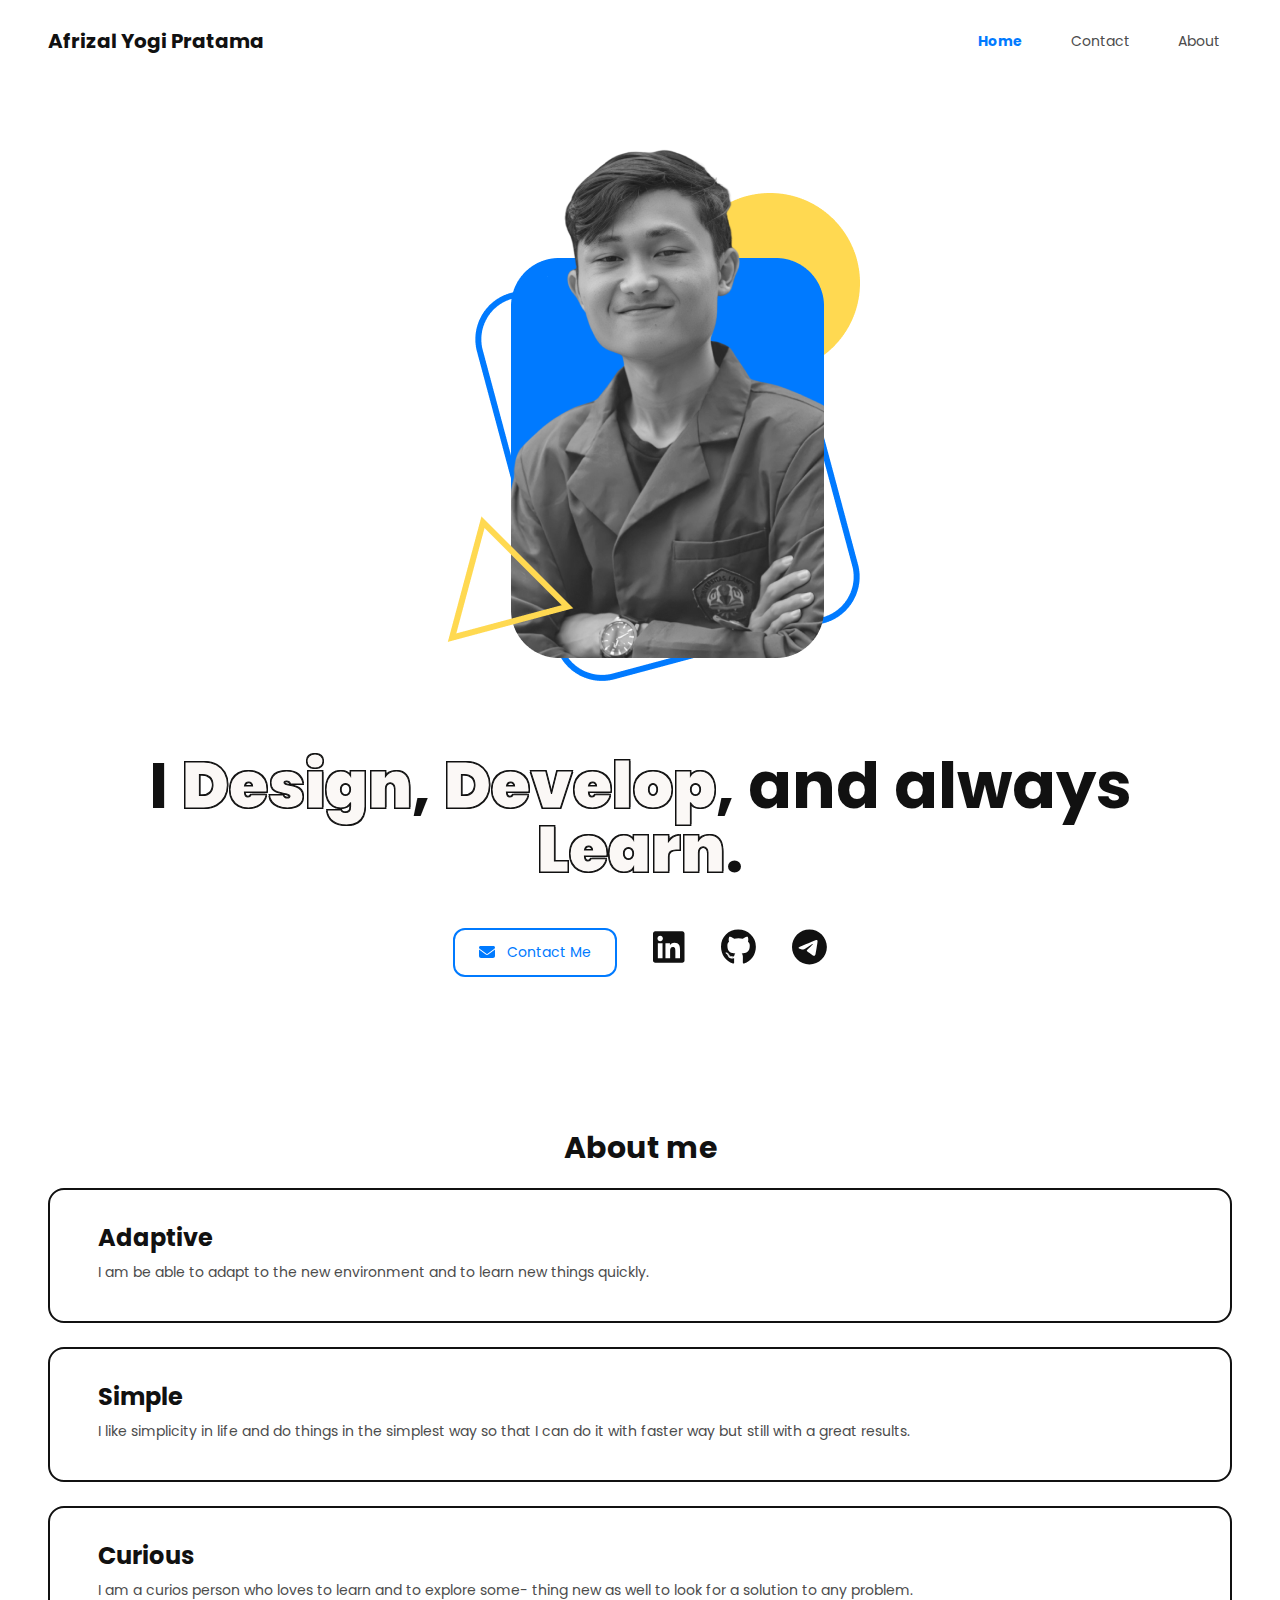
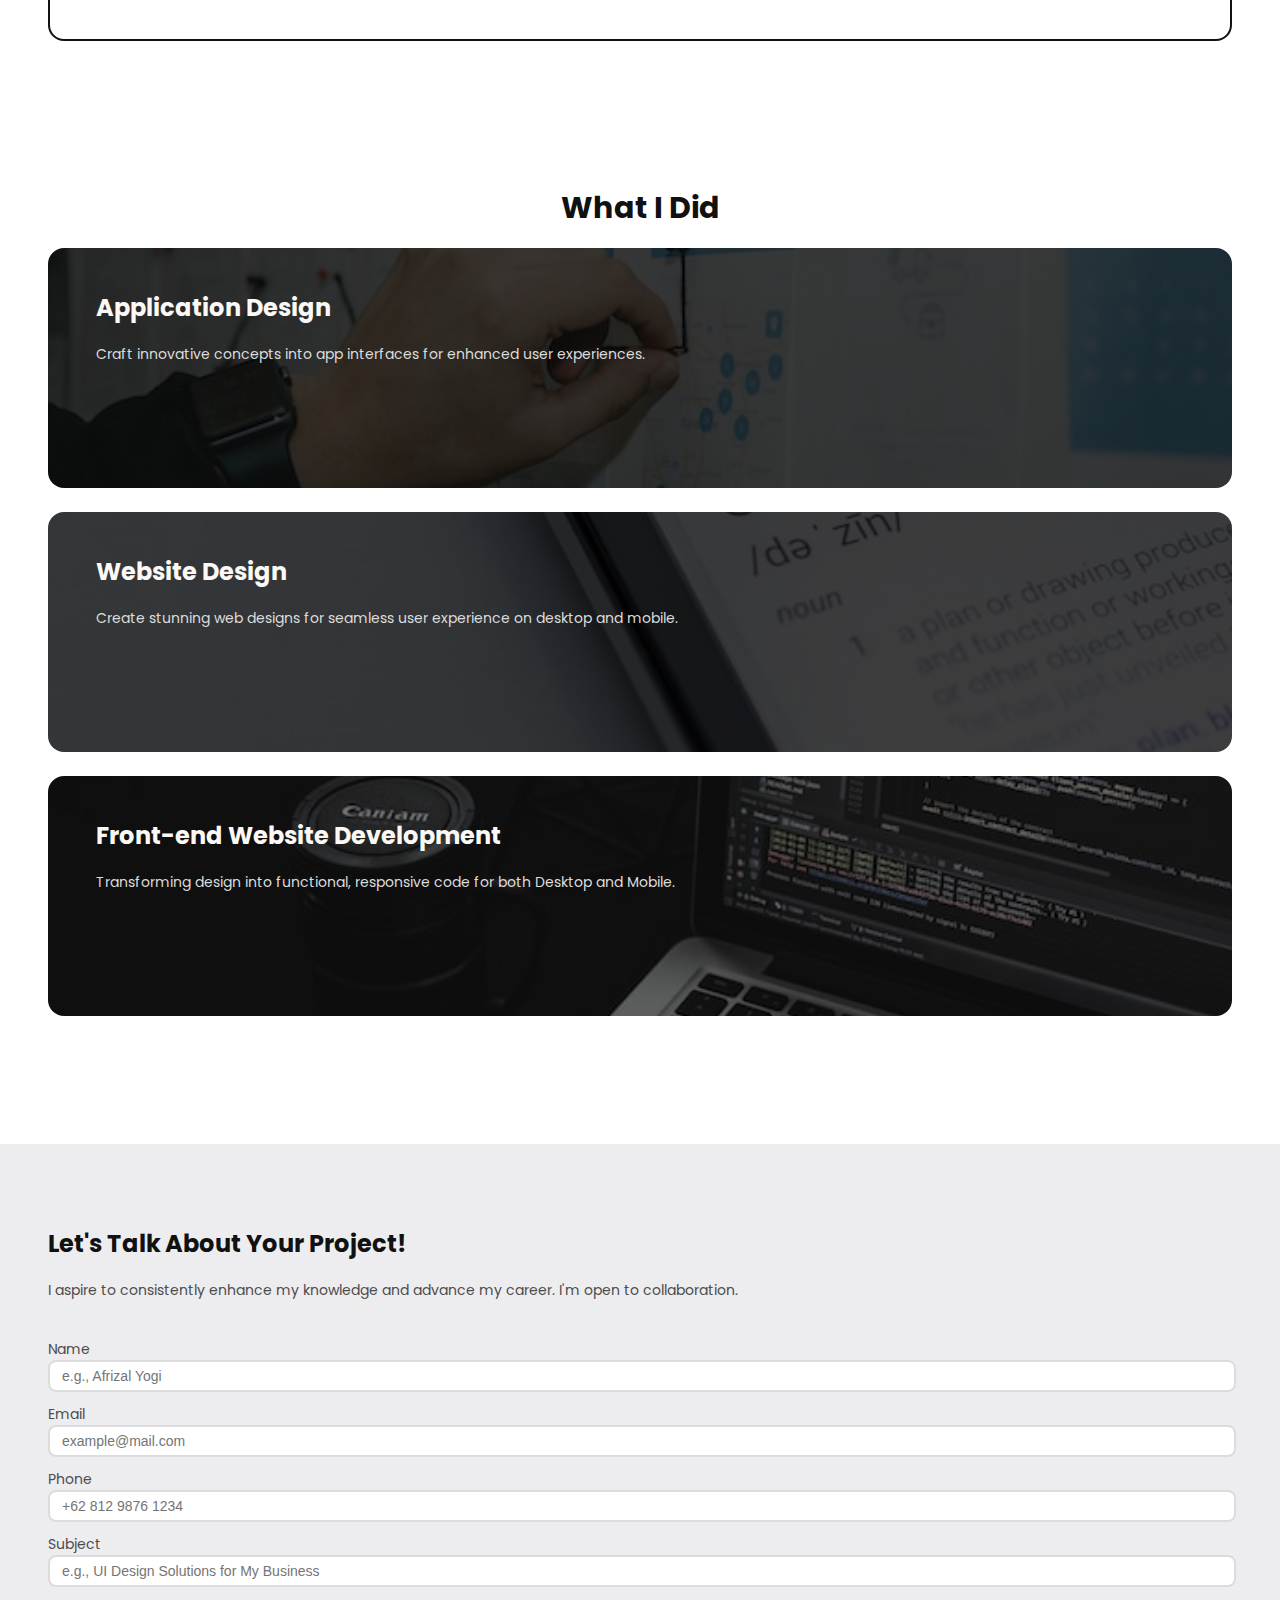
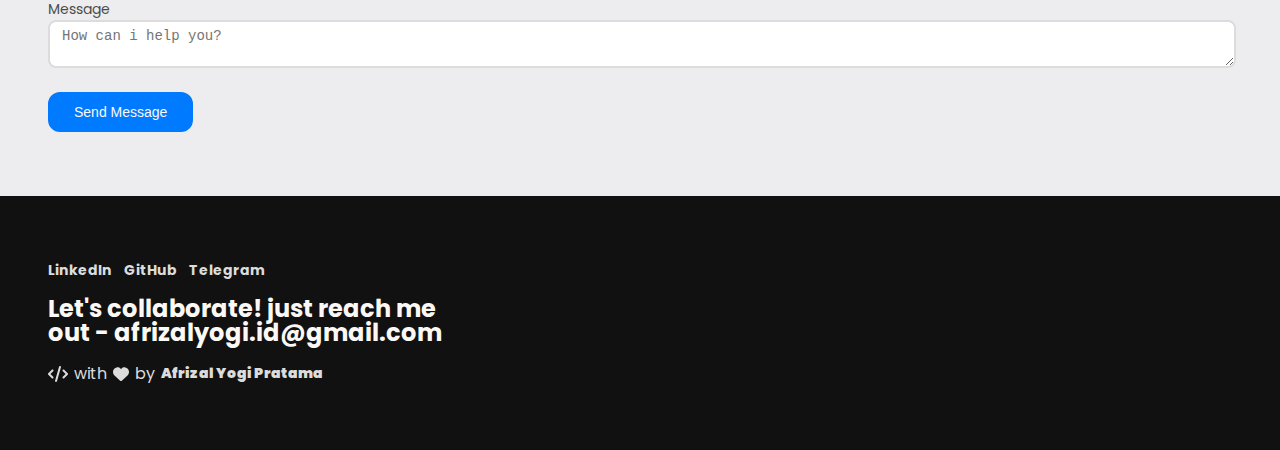
==== C_Morning_Afrizal Yogi Pratama/index.html @ 6b84a8c3 "Add Main Website (index.html) Page" ====
<!DOCTYPE html>
<html lang="en">
	<head>
		<meta charset="UTF-8" />
		<meta http-equiv="X-UA-Compatible" content="IE=edge" />
		<meta name="viewport" content="width=device-width, initial-scale=1.0" />
		<link rel="preconnect" href="https://fonts.googleapis.com" />
		<link rel="preconnect" href="https://fonts.gstatic.com" crossorigin />
		<link
			href="https://fonts.googleapis.com/css2?family=Poppins:wght@400;700&display=swap"
			rel="stylesheet" />
		<link rel="stylesheet" href="./css/main.css" />
		<title>Afrizal Yogi Pratama</title>
	</head>
	<body>
		<nav id="top">
			<div class="flex">
				<div class="navbar-left">
					<h2>Afrizal Yogi Pratama</h2>
				</div>
				<div class="navbar-right">
					<ul>
						<li class="active"><a href="#">Home</a></li>
						<li><a href="#">Contact</a></li>
						<li><a href="#">About</a></li>
					</ul>
				</div>
			</div>
		</nav>
		<section id="hero">
			<div class="flex">
				<div class="hero-left">
					<h1>
						I <b className="hover:bg-blue-primary duration-300">Design</b>,
						<b className="hover:bg-blue-primary duration-300">Develop</b>, and
						always <b className="hover:bg-blue-primary duration-300">Learn</b>.
					</h1>
					<div class="hero-cta flex">
						<a
							href="mailto:afrizalyogi.id@gmail.com"
							target="_blank"
							class="btn-outline-primary">
							<svg
								xmlns="http://www.w3.org/2000/svg"
								height="1em"
								viewBox="0 0 512 512">
								<path
									d="M48 64C21.5 64 0 85.5 0 112c0 15.1 7.1 29.3 19.2 38.4L236.8 313.6c11.4 8.5 27 8.5 38.4 0L492.8 150.4c12.1-9.1 19.2-23.3 19.2-38.4c0-26.5-21.5-48-48-48H48zM0 176V384c0 35.3 28.7 64 64 64H448c35.3 0 64-28.7 64-64V176L294.4 339.2c-22.8 17.1-54 17.1-76.8 0L0 176z" />
							</svg>
							Contact Me
						</a>
						<div class="hero-link flex">
							<a href="https://www.linkedin.com/in/afrizalyogi/">
								<svg
									xmlns="http://www.w3.org/2000/svg"
									height="1em"
									viewBox="0 0 448 512">
									<path
										d="M416 32H31.9C14.3 32 0 46.5 0 64.3v383.4C0 465.5 14.3 480 31.9 480H416c17.6 0 32-14.5 32-32.3V64.3c0-17.8-14.4-32.3-32-32.3zM135.4 416H69V202.2h66.5V416zm-33.2-243c-21.3 0-38.5-17.3-38.5-38.5S80.9 96 102.2 96c21.2 0 38.5 17.3 38.5 38.5 0 21.3-17.2 38.5-38.5 38.5zm282.1 243h-66.4V312c0-24.8-.5-56.7-34.5-56.7-34.6 0-39.9 27-39.9 54.9V416h-66.4V202.2h63.7v29.2h.9c8.9-16.8 30.6-34.5 62.9-34.5 67.2 0 79.7 44.3 79.7 101.9V416z" />
								</svg>
							</a>
							<a href="https://github.com/afrizalyogi">
								<svg
									xmlns="http://www.w3.org/2000/svg"
									height="1em"
									viewBox="0 0 496 512">
									<path
										d="M165.9 397.4c0 2-2.3 3.6-5.2 3.6-3.3.3-5.6-1.3-5.6-3.6 0-2 2.3-3.6 5.2-3.6 3-.3 5.6 1.3 5.6 3.6zm-31.1-4.5c-.7 2 1.3 4.3 4.3 4.9 2.6 1 5.6 0 6.2-2s-1.3-4.3-4.3-5.2c-2.6-.7-5.5.3-6.2 2.3zm44.2-1.7c-2.9.7-4.9 2.6-4.6 4.9.3 2 2.9 3.3 5.9 2.6 2.9-.7 4.9-2.6 4.6-4.6-.3-1.9-3-3.2-5.9-2.9zM244.8 8C106.1 8 0 113.3 0 252c0 110.9 69.8 205.8 169.5 239.2 12.8 2.3 17.3-5.6 17.3-12.1 0-6.2-.3-40.4-.3-61.4 0 0-70 15-84.7-29.8 0 0-11.4-29.1-27.8-36.6 0 0-22.9-15.7 1.6-15.4 0 0 24.9 2 38.6 25.8 21.9 38.6 58.6 27.5 72.9 20.9 2.3-16 8.8-27.1 16-33.7-55.9-6.2-112.3-14.3-112.3-110.5 0-27.5 7.6-41.3 23.6-58.9-2.6-6.5-11.1-33.3 2.6-67.9 20.9-6.5 69 27 69 27 20-5.6 41.5-8.5 62.8-8.5s42.8 2.9 62.8 8.5c0 0 48.1-33.6 69-27 13.7 34.7 5.2 61.4 2.6 67.9 16 17.7 25.8 31.5 25.8 58.9 0 96.5-58.9 104.2-114.8 110.5 9.2 7.9 17 22.9 17 46.4 0 33.7-.3 75.4-.3 83.6 0 6.5 4.6 14.4 17.3 12.1C428.2 457.8 496 362.9 496 252 496 113.3 383.5 8 244.8 8zM97.2 352.9c-1.3 1-1 3.3.7 5.2 1.6 1.6 3.9 2.3 5.2 1 1.3-1 1-3.3-.7-5.2-1.6-1.6-3.9-2.3-5.2-1zm-10.8-8.1c-.7 1.3.3 2.9 2.3 3.9 1.6 1 3.6.7 4.3-.7.7-1.3-.3-2.9-2.3-3.9-2-.6-3.6-.3-4.3.7zm32.4 35.6c-1.6 1.3-1 4.3 1.3 6.2 2.3 2.3 5.2 2.6 6.5 1 1.3-1.3.7-4.3-1.3-6.2-2.2-2.3-5.2-2.6-6.5-1zm-11.4-14.7c-1.6 1-1.6 3.6 0 5.9 1.6 2.3 4.3 3.3 5.6 2.3 1.6-1.3 1.6-3.9 0-6.2-1.4-2.3-4-3.3-5.6-2z" />
								</svg>
							</a>
							<a href="https://t.me/afrizalyogi">
								<svg
									xmlns="http://www.w3.org/2000/svg"
									height="1em"
									viewBox="0 0 496 512">
									<path
										d="M248,8C111.033,8,0,119.033,0,256S111.033,504,248,504,496,392.967,496,256,384.967,8,248,8ZM362.952,176.66c-3.732,39.215-19.881,134.378-28.1,178.3-3.476,18.584-10.322,24.816-16.948,25.425-14.4,1.326-25.338-9.517-39.287-18.661-21.827-14.308-34.158-23.215-55.346-37.177-24.485-16.135-8.612-25,5.342-39.5,3.652-3.793,67.107-61.51,68.335-66.746.153-.655.3-3.1-1.154-4.384s-3.59-.849-5.135-.5q-3.283.746-104.608,69.142-14.845,10.194-26.894,9.934c-8.855-.191-25.888-5.006-38.551-9.123-15.531-5.048-27.875-7.717-26.8-16.291q.84-6.7,18.45-13.7,108.446-47.248,144.628-62.3c68.872-28.647,83.183-33.623,92.511-33.789,2.052-.034,6.639.474,9.61,2.885a10.452,10.452,0,0,1,3.53,6.716A43.765,43.765,0,0,1,362.952,176.66Z" />
								</svg>
							</a>
						</div>
					</div>
				</div>
				<div class="hero-right">
					<img src="./assets/hero-image.png" alt="Afrizal Yogi" />
				</div>
			</div>
		</section>
		<section id="about">
			<div class="section-title"> <h2>About me</h2> </div>
			<div class="section-content grid-3">
				<div class="about-content">
					<h3 class="about-title">Adaptive</h3>
					<p class="about-description">
						I am be able to adapt to the new environment and to learn new things
						quickly.
					</p>
				</div>
				<div class="about-content">
					<h3 class="about-title">Simple</h3>
					<p class="about-description">
						I like simplicity in life and do things in the simplest way so that
						I can do it with faster way but still with a great results.
					</p>
				</div>
				<div class="about-content">
					<h3 class="about-title">Curious</h3>
					<p class="about-description">
						I am a curios person who loves to learn and to explore some- thing
						new as well to look for a solution to any problem.
					</p>
				</div>
			</div>
		</section>
		<section id="service">
			<div class="section-title"> <h2>What I Did</h2> </div>
			<div class="section-content grid-3">
				<div id="service-1" class="service-content">
					<div class="service-img"></div>
					<div class="service-text">
						<h3>Application Design</h3>
						<p>
							Craft innovative concepts into app interfaces for enhanced user
							experiences.
						</p>
					</div>
				</div>
				<div id="service-2" class="service-content">
					<div class="service-img"></div>
					<div class="service-text">
						<h3>Website Design</h3>
						<p>
							Create stunning web designs for seamless user experience on
							desktop and mobile.
						</p>
					</div>
				</div>
				<div id="service-3" class="service-content">
					<div class="service-img"></div>
					<div class="service-text">
						<h3>Front-end Website Development</h3>
						<p>
							Transforming design into functional, responsive code for both
							Desktop and Mobile.
						</p>
					</div>
				</div>
			</div>
		</section>
		<section id="contact">
			<div class="grid-2">
				<div class="contact-text">
					<h3>Let's Talk About Your Project!</h3>
					<p
						>I aspire to consistently enhance my knowledge and advance my
						career. I'm open to collaboration.</p
					>
				</div>
				<div class="contact-form">
					<form
						action="mailto:afrizalyogi.id@gmail.com"
						method="post"
						enctype="text/plain">
						<div class="contact-input grid-2">
							<div>
								<label for="name">Name</label>
								<input
									type="text"
									name="name"
									id="name"
									placeholder="e.g., Afrizal Yogi"
									required />
							</div>
							<div>
								<label for="email">Email</label>
								<input
									type="email"
									name="email"
									id="email"
									placeholder="example@mail.com"
									required />
							</div>
						</div>
						<div class="contact-input grid-2">
							<div>
								<label for="phone">Phone</label>
								<input
									type="number"
									name="phone"
									id="phone"
									placeholder="+62 812 9876 1234"
									required />
							</div>
							<div>
								<label for="subject">Subject</label>
								<input
									type="text"
									name="subject"
									id="subject"
									placeholder="e.g., UI Design Solutions for My Business"
									required />
							</div>
						</div>
						<div class="contact-input">
							<div>
								<label for="text">Message</label>
								<textarea
									name="text"
									id="text"
									placeholder="How can i help you?"
									required></textarea>
							</div>
						</div>
						<button type="submit" class="btn-primary">
							<p>Send Message</p>
						</button>
					</form>
				</div>
			</div>
		</section>
		<footer>
			<div class="footer-link flex">
				<a href="https://www.linkedin.com/in/afrizalyogi/">LinkedIn</a>
				<a href="https://github.com/afrizalyogi">GitHub</a>
				<a href="https://t.me/afrizalyogi">Telegram</a>
			</div>
			<h1>
				Let's collaborate! just reach me <br />
				out -
				<a href="mailto:afrizalyogi.id@gmail.com">afrizalyogi.id@gmail.com</a>
			</h1>
			<div class="copyright flex">
				<svg
					xmlns="http://www.w3.org/2000/svg"
					height="1em"
					viewBox="0 0 640 512">
					<path
						d="M392.8 1.2c-17-4.9-34.7 5-39.6 22l-128 448c-4.9 17 5 34.7 22 39.6s34.7-5 39.6-22l128-448c4.9-17-5-34.7-22-39.6zm80.6 120.1c-12.5 12.5-12.5 32.8 0 45.3L562.7 256l-89.4 89.4c-12.5 12.5-12.5 32.8 0 45.3s32.8 12.5 45.3 0l112-112c12.5-12.5 12.5-32.8 0-45.3l-112-112c-12.5-12.5-32.8-12.5-45.3 0zm-306.7 0c-12.5-12.5-32.8-12.5-45.3 0l-112 112c-12.5 12.5-12.5 32.8 0 45.3l112 112c12.5 12.5 32.8 12.5 45.3 0s12.5-32.8 0-45.3L77.3 256l89.4-89.4c12.5-12.5 12.5-32.8 0-45.3z" />
				</svg>
				with
				<svg
					xmlns="http://www.w3.org/2000/svg"
					height="1em"
					viewBox="0 0 512 512">
					<path
						d="M47.6 300.4L228.3 469.1c7.5 7 17.4 10.9 27.7 10.9s20.2-3.9 27.7-10.9L464.4 300.4c30.4-28.3 47.6-68 47.6-109.5v-5.8c0-69.9-50.5-129.5-119.4-141C347 36.5 300.6 51.4 268 84L256 96 244 84c-32.6-32.6-79-47.5-124.6-39.9C50.5 55.6 0 115.2 0 185.1v5.8c0 41.5 17.2 81.2 47.6 109.5z" />
				</svg>
				by
				<a href="https://afrizalyogi.github.io" target="_blank">
					<b>Afrizal Yogi Pratama</b>
				</a>
			</div>
		</footer>
	</body>
</html>
---- C_Morning_Afrizal Yogi Pratama/css/main.css ----
:root {
	--blue-primary: #007aff;
	--blue-secondary: rgba(0, 122, 255, 0.8);
	--black-primary: #111;
	--black-secondary: #4c4c4c;
	--black-bg: #1f1f22;
	--white-primary: #fbf8f6;
	--white-secondary: #dcdcdc;
	--white-bg: #ededef;
}

body {
	font-family: "Poppins", sans-serif;
	margin: 0;
	padding: 0;
}

a {
	text-decoration: none;
	color: var(--black-secondary);
}

a:hover {
	color: var(--blue-primary);
}

h1 {
	font-size: 72px;
	line-height: 1;
}

h2 {
	font-size: 48px;
}

h3 {
	font-size: 36px;
}

h1,
h2,
h3 {
	color: var(--black-primary);
	line-height: 1;
}

p,
label {
	color: var(--black-secondary);
}

p,
a,
label {
	font-size: 18px;
}

nav {
	padding: 12px 256px;
}

nav h2 {
	font-size: 24px;
}

nav ul {
	display: flex;
	gap: 24px;
}

section,
footer {
	padding: 64px 256px;
}

footer {
	background-color: var(--black-primary);
	color: var(--white-primary);
}

footer .flex {
	color: var(--white-secondary);
	fill: var(--white-secondary);
	justify-content: start;
}

footer .footer-link a,
footer .copyright a {
	color: var(--white-secondary);
	font-weight: 700;
}

footer .footer-link a:hover,
footer .copyright a:hover {
	color: var(--blue-primary);
}

footer .copyright {
	gap: 6px;
}

footer h1,
footer h1 a {
	color: var(--white-primary);
	font-size: 36px;
}

footer h1 a {
	color: var(--white-primary);
}

#contact {
	background-color: var(--white-bg);
}

#service {
	margin-bottom: 64px;
}

.flex {
	display: flex;
	align-items: center;
	justify-content: space-between;
	gap: 12px;
}

.grid-2 {
	display: grid;
	gap: 24px;
	grid-template-columns: repeat(2, minmax(0, 1fr));
}

.grid-3 {
	display: grid;
	gap: 24px;
	grid-template-columns: repeat(3, minmax(0, 1fr));
}

.btn-primary {
	cursor: pointer;
	display: flex;
	gap: 12px;
	align-items: center;
	padding: 12px 24px;
	background: var(--blue-primary);
	color: var(--white-primary);
	fill: var(--white-primary);
	border: 2px solid var(--blue-primary);
	border-radius: 12px;
	text-decoration: none;
}

.btn-primary:hover {
	background: none;
	color: var(--blue-primary);
	fill: var(--blue-primary);
}

.btn-primary svg,
.btn-outline-primary svg {
	height: 16px;
}

.btn-outline-primary {
	display: flex;
	gap: 12px;
	align-items: center;
	padding: 12px 24px;
	border: 2px solid var(--blue-primary);
	background: none;
	color: var(--blue-primary);
	fill: var(--blue-primary);
	border-radius: 12px;
	text-decoration: none;
}

.btn-outline-primary:hover {
	background: var(--blue-primary);
	color: var(--white-primary);
	fill: var(--white-primary);
}

.navbar-right ul {
	display: flex;
	list-style: none;
}

.navbar-right ul li a {
	padding: 0 12px;
}

.navbar-right ul li.active a {
	font-weight: 700;
	color: var(--blue-primary);
}

.hero-left h1 b {
	color: var(--white-primary);
	text-shadow: -1px -1px 0 #111, 1px -1px 0 #111, -1px 1px 0 #111,
		1px 1px 0 #111;
	-webkit-text-stroke: 1px var(--black-primary);
}

.hero-left h1 b:hover {
	background-color: var(--blue-primary);
}

.hero-cta {
	justify-content: left;
	gap: 36px;
}

.hero-link {
	gap: 36px;
}

.hero-link a {
	font-size: 36px;
}

.hero-link svg {
	fill: var(--black-primary);
}

.hero-link svg:hover {
	fill: var(--blue-primary);
}

.about-content {
	padding: 24px 48px;
	border: 2px solid var(--black-primary);
	border-radius: 16px;
}

.about-title {
	line-height: 0;
}

.service-content {
	position: relative;
	width: auto;
	height: 360px;
	border-radius: 16px;
	overflow: hidden;
}

.service-content .service-text {
	position: absolute;
	top: 24px;
	left: 48px;
	right: 48px;
}

.service-content .service-text h3 {
	color: var(--white-primary);
}

.service-content .service-text p {
	color: var(--white-secondary);
}

.service-content .service-img {
	background-size: cover;
	background-position: center;
	width: 100%;
	height: 100%;
	filter: brightness(0.25);
	transition: all 500ms;
}

.service-content:hover .service-img {
	transform: scale(1.2);
}

#service-1 .service-img {
	background-image: url(../assets/service-1.jpg);
}

#service-2 .service-img {
	background-image: url(../assets/service-2.jpg);
}

#service-3 .service-img {
	background-image: url(../assets/service-3.jpg);
	filter: brightness(0.5);
}

.contact-form form {
	display: flex;
	flex-wrap: wrap;
	gap: 12px;
}

.contact-form .grid-2 {
	align-items: center;
	gap: 12px;
}

.contact-form .contact-input {
	width: 100%;
}

.contact-form .contact-input div {
	padding-right: 24px;
}

.contact-text p {
	max-width: 75%;
}

.contact-form label {
	display: block;
}

.contact-form input,
.contact-form textarea {
	display: flex;
	border: 2px solid var(--white-secondary);
	border-radius: 8px;
	padding: 6px 12px;
	font-size: 14px;
	width: 100%;
}

.contact-form button {
	padding: 4px 24px;
	margin-top: 12px;
}

.contact-form button p {
	line-height: 0;
	color: var(--white-primary);
}

.contact-form button:hover p {
	color: var(--blue-primary);
}

@media (max-width: 1280px) {
	nav,
	section,
	footer {
		padding-left: 48px;
		padding-right: 48px;
	}

	nav .flex {
		justify-content: space-between;
		text-align: left;
	}

	h1 {
		font-size: 64px;
	}

	h2 {
		font-size: 30px;
	}

	h3 {
		font-size: 24px;
	}

	p,
	a,
	label {
		font-size: 14px;
	}

	nav h2 {
		font-size: 20px;
	}

	footer h1,
	footer h1 a {
		font-size: 24px;
	}

	#hero {
		padding: 64px;
	}

	#hero .flex {
		flex-wrap: wrap-reverse;
	}

	.flex {
		flex-wrap: wrap;
		justify-content: center;
		text-align: center;
	}

	.grid-2 {
		grid-template-columns: repeat(1, minmax(0, 1fr));
	}

	.grid-3 {
		grid-template-columns: repeat(1, minmax(0, 1fr));
	}

	.section-title {
		text-align: center;
	}

	.service-content {
		height: 240px;
	}
}
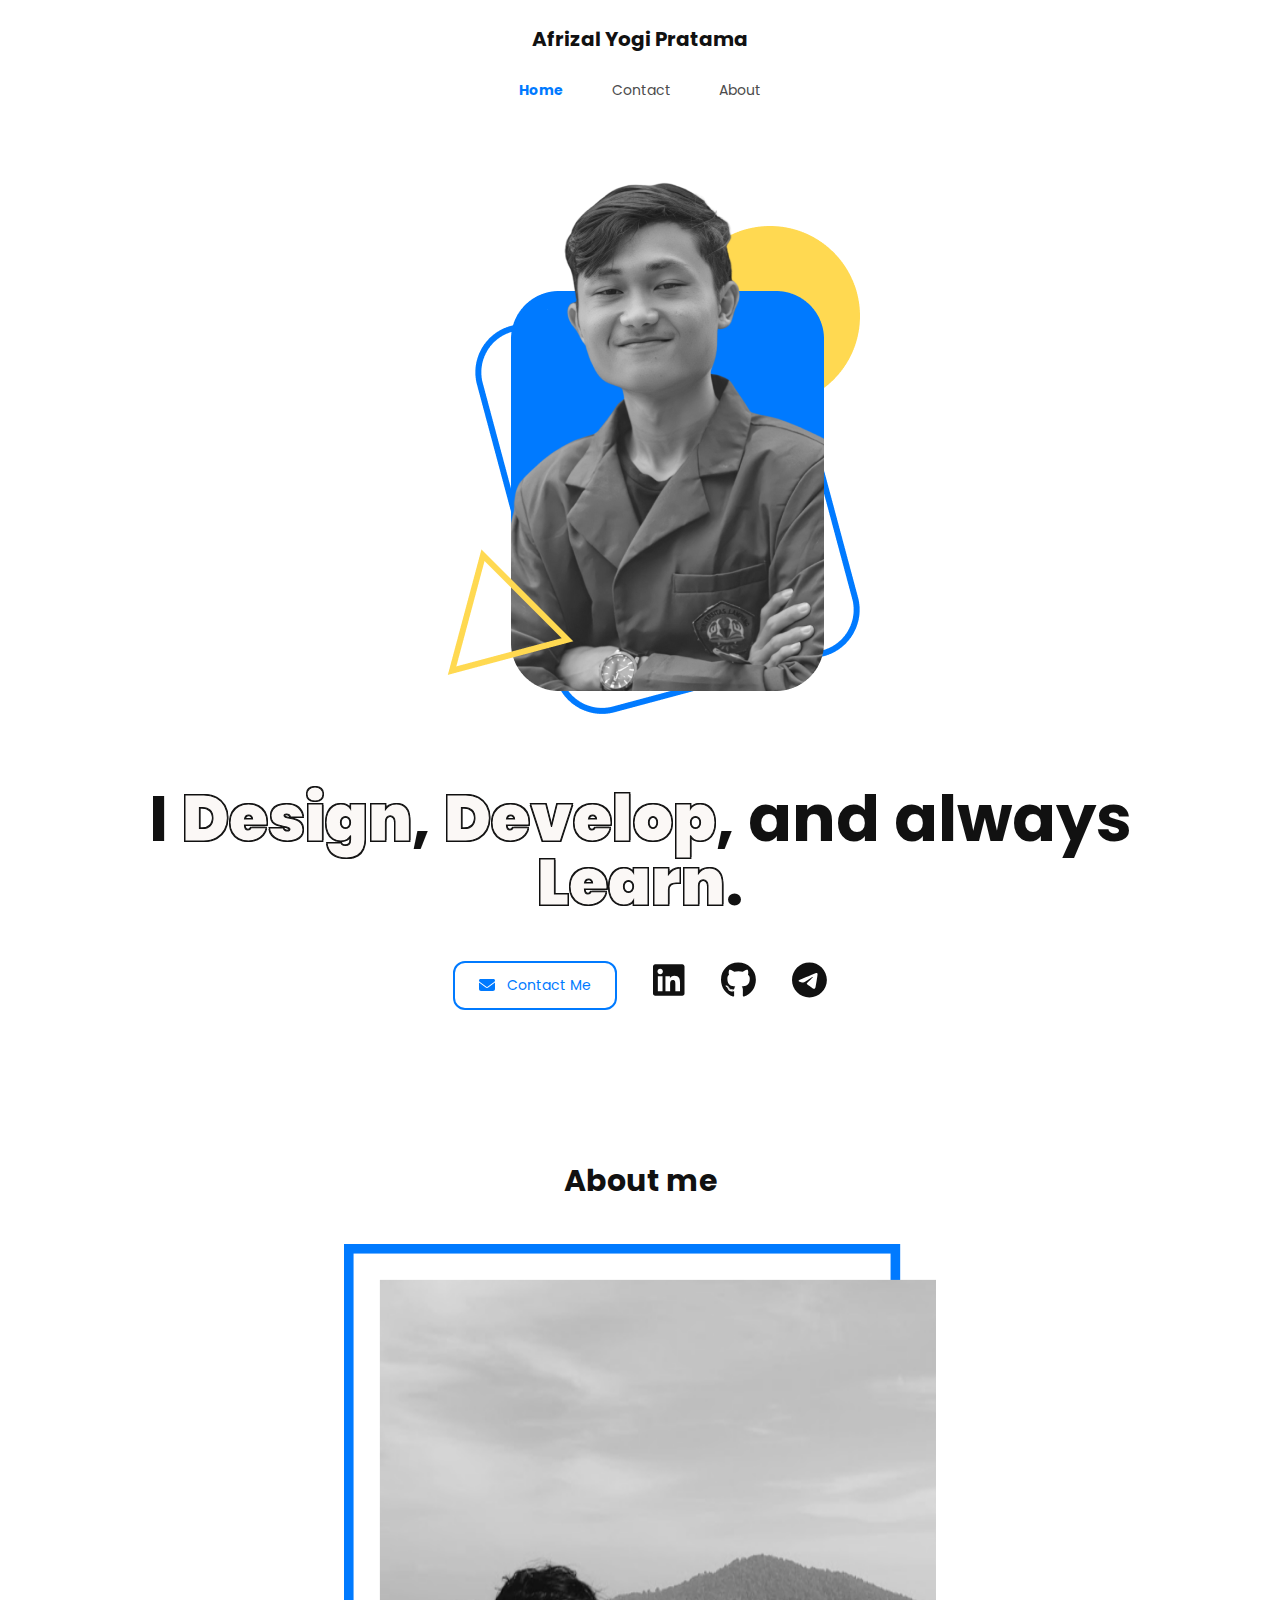
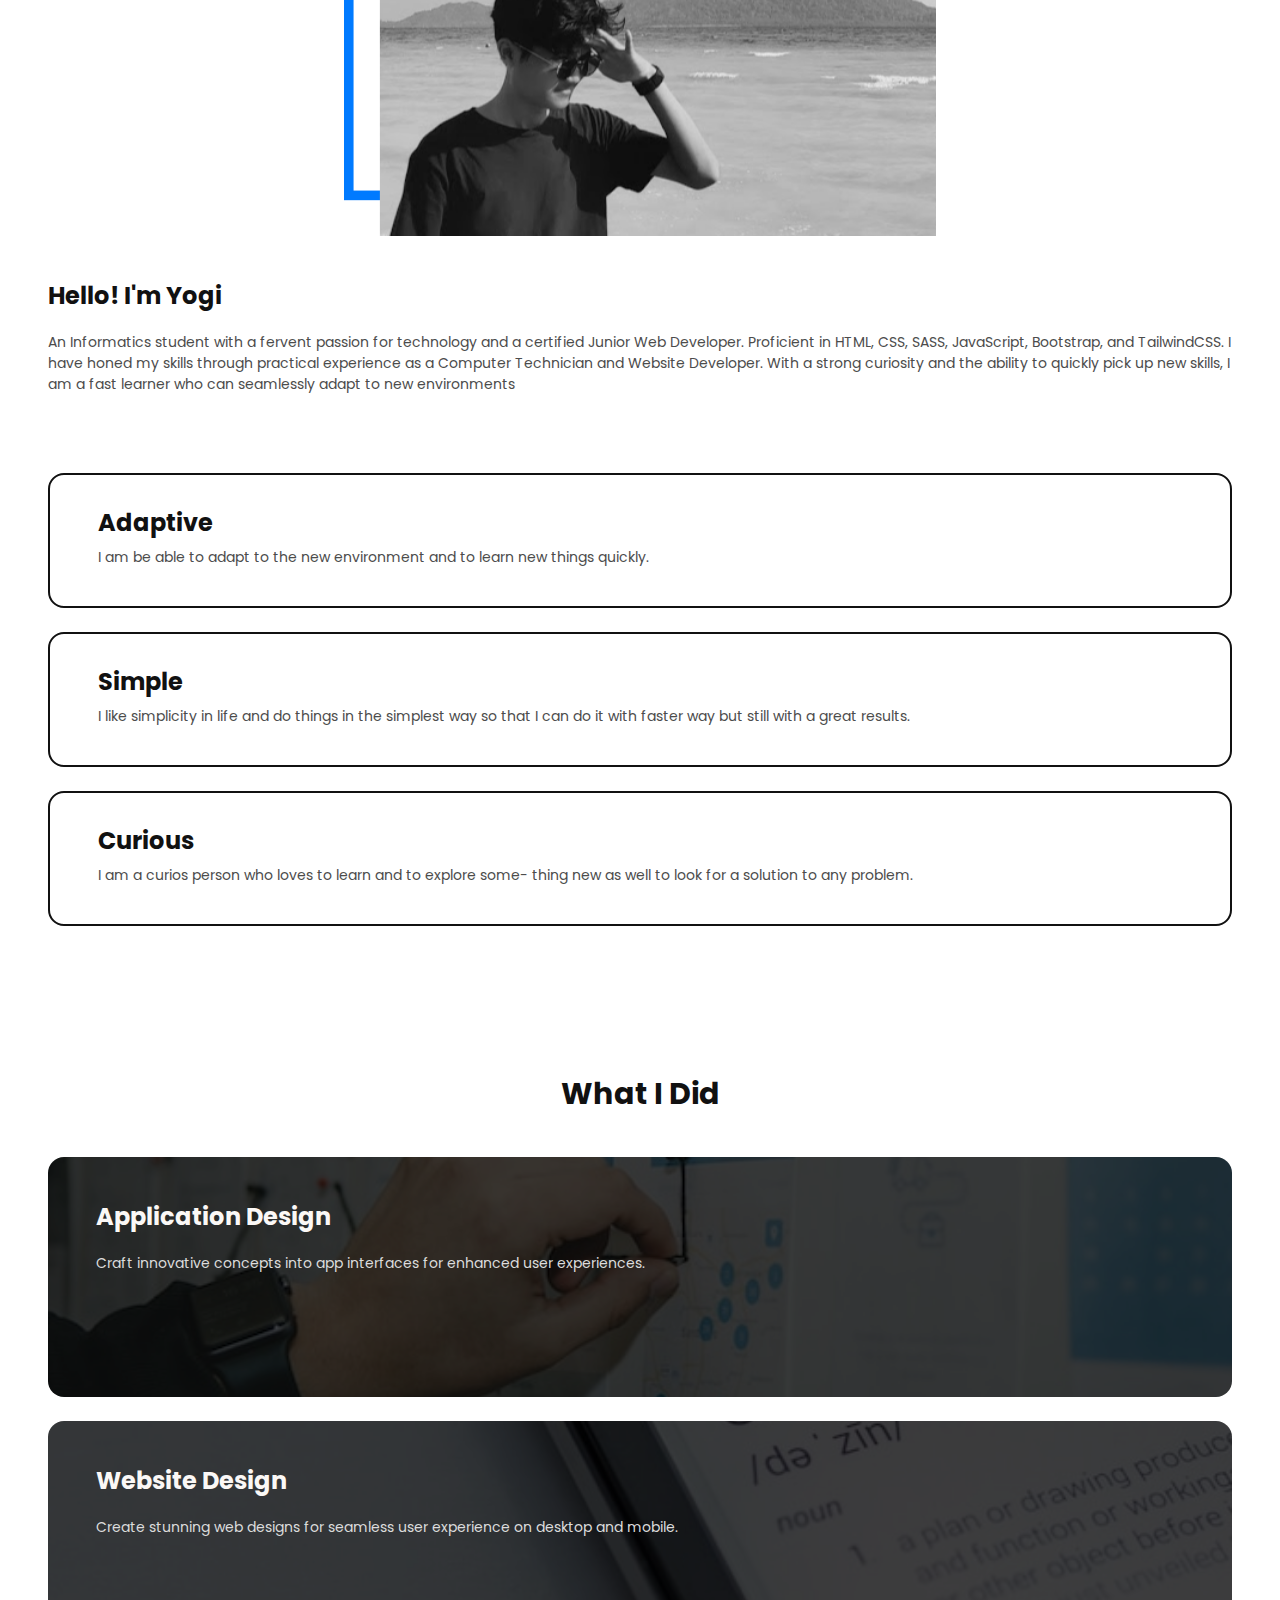
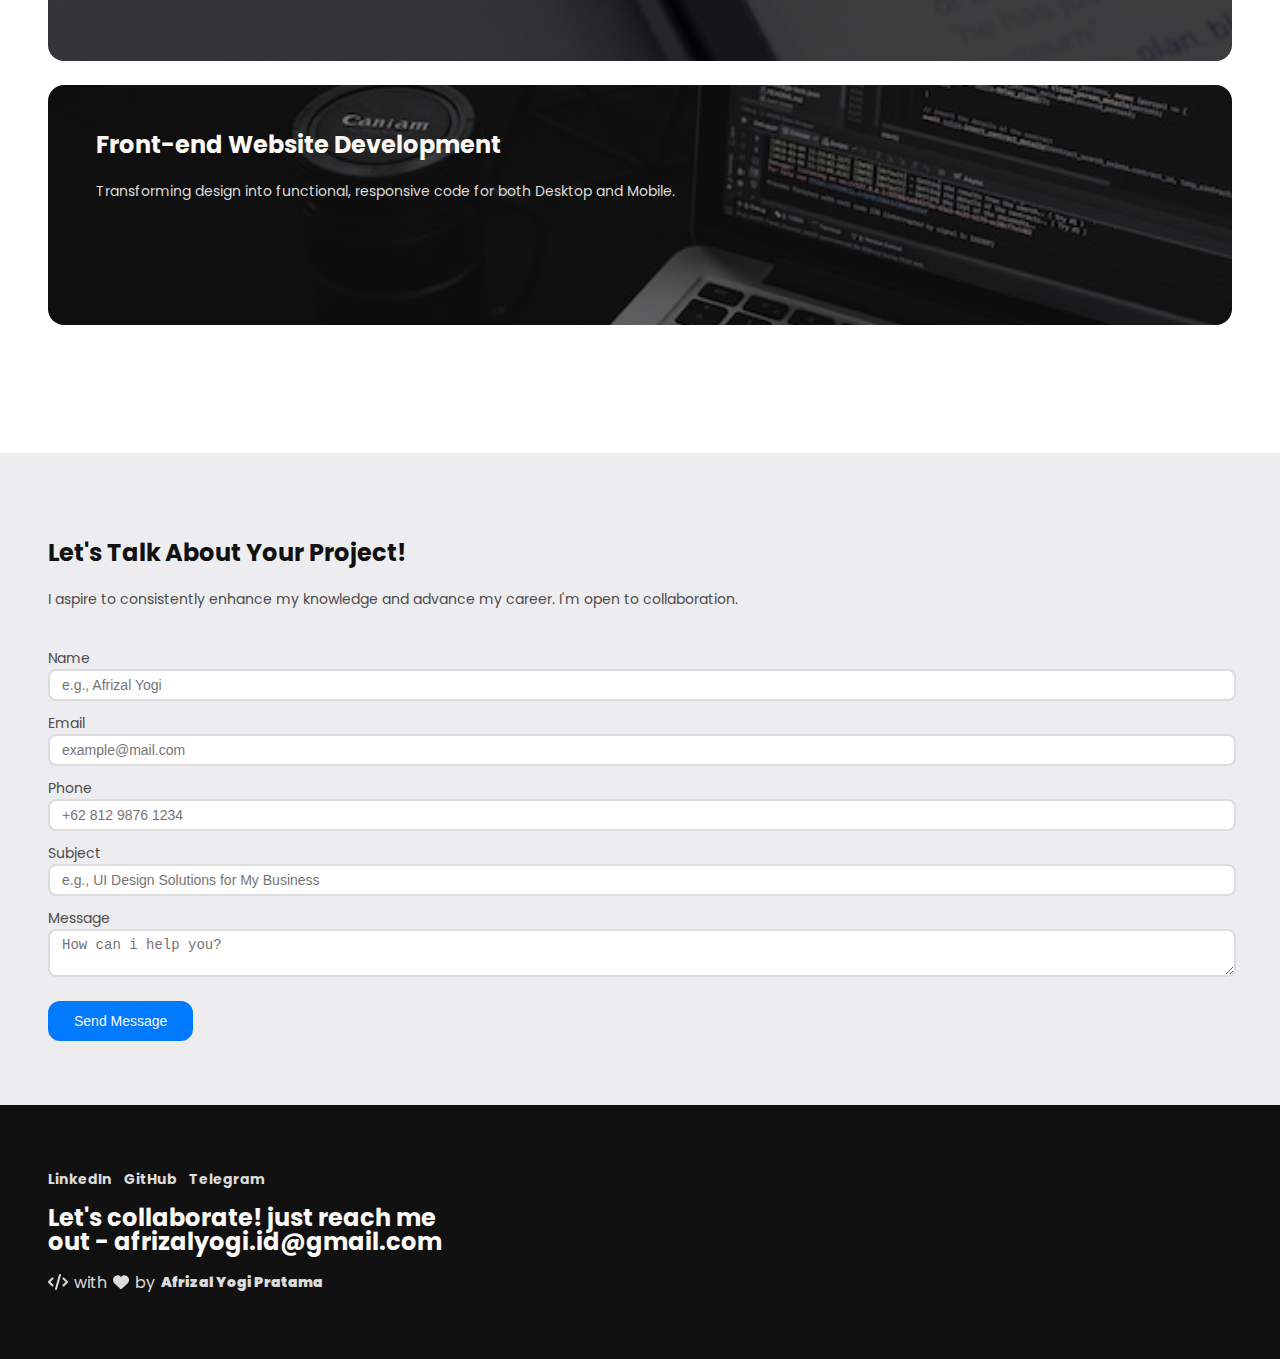
==== commit d518a76d: "Update About me" ====
--- a/C_Morning_Afrizal Yogi Pratama/index.html
+++ b/C_Morning_Afrizal Yogi Pratama/index.html
@@ -20,9 +20,9 @@
 				</div>
 				<div class="navbar-right">
 					<ul>
-						<li class="active"><a href="#">Home</a></li>
-						<li><a href="#">Contact</a></li>
-						<li><a href="#">About</a></li>
+						<li class="active"><a href="./index.html">Home</a></li>
+						<li><a href="./contact.html">Contact</a></li>
+						<li><a href="./about.html">About</a></li>
 					</ul>
 				</div>
 			</div>
@@ -87,27 +87,44 @@
 		</section>
 		<section id="about">
 			<div class="section-title"> <h2>About me</h2> </div>
-			<div class="section-content grid-3">
-				<div class="about-content">
-					<h3 class="about-title">Adaptive</h3>
-					<p class="about-description">
-						I am be able to adapt to the new environment and to learn new things
-						quickly.
-					</p>
-				</div>
-				<div class="about-content">
-					<h3 class="about-title">Simple</h3>
-					<p class="about-description">
-						I like simplicity in life and do things in the simplest way so that
-						I can do it with faster way but still with a great results.
-					</p>
-				</div>
-				<div class="about-content">
-					<h3 class="about-title">Curious</h3>
-					<p class="about-description">
-						I am a curios person who loves to learn and to explore some- thing
-						new as well to look for a solution to any problem.
-					</p>
+			<div class="section-content">
+				<div class="grid-2">
+					<img src="./assets/about-image.png" alt="" />
+					<div>
+						<h3>Hello! I'm Yogi</h3>
+						<p>
+							An Informatics student with a fervent passion for technology and a
+							certified Junior Web Developer. Proficient in HTML, CSS, SASS,
+							JavaScript, Bootstrap, and TailwindCSS. I have honed my skills
+							through practical experience as a Computer Technician and Website
+							Developer. With a strong curiosity and the ability to quickly pick
+							up new skills, I am a fast learner who can seamlessly adapt to new
+							environments
+						</p>
+					</div>
+				</div>
+				<div class="grid-3">
+					<div class="about-content">
+						<h3 class="about-title">Adaptive</h3>
+						<p class="about-description">
+							I am be able to adapt to the new environment and to learn new
+							things quickly.
+						</p>
+					</div>
+					<div class="about-content">
+						<h3 class="about-title">Simple</h3>
+						<p class="about-description">
+							I like simplicity in life and do things in the simplest way so
+							that I can do it with faster way but still with a great results.
+						</p>
+					</div>
+					<div class="about-content">
+						<h3 class="about-title">Curious</h3>
+						<p class="about-description">
+							I am a curios person who loves to learn and to explore some- thing
+							new as well to look for a solution to any problem.
+						</p>
+					</div>
 				</div>
 			</div>
 		</section>
@@ -245,7 +262,7 @@
 						d="M47.6 300.4L228.3 469.1c7.5 7 17.4 10.9 27.7 10.9s20.2-3.9 27.7-10.9L464.4 300.4c30.4-28.3 47.6-68 47.6-109.5v-5.8c0-69.9-50.5-129.5-119.4-141C347 36.5 300.6 51.4 268 84L256 96 244 84c-32.6-32.6-79-47.5-124.6-39.9C50.5 55.6 0 115.2 0 185.1v5.8c0 41.5 17.2 81.2 47.6 109.5z" />
 				</svg>
 				by
-				<a href="https://afrizalyogi.github.io" target="_blank">
+				<a href="https://afrizalyogi.studio/" target="_blank">
 					<b>Afrizal Yogi Pratama</b>
 				</a>
 			</div>
--- a/C_Morning_Afrizal Yogi Pratama/css/main.css
+++ b/C_Morning_Afrizal Yogi Pratama/css/main.css
@@ -13,6 +13,8 @@
 	font-family: "Poppins", sans-serif;
 	margin: 0;
 	padding: 0;
+	min-width: 484px;
+	scroll-behavior: smooth;
 }
 
 a {
@@ -109,6 +111,16 @@
 	color: var(--white-primary);
 }
 
+#about .grid-2 {
+	gap: 24px;
+	margin-bottom: 64px;
+	align-items: center;
+}
+
+#about .grid-2 img {
+	width: 90%;
+}
+
 #contact {
 	background-color: var(--white-bg);
 }
@@ -192,6 +204,10 @@
 .navbar-right ul li.active a {
 	font-weight: 700;
 	color: var(--blue-primary);
+}
+
+.section-title {
+	margin-bottom: 48px;
 }
 
 .hero-left h1 b {
@@ -344,9 +360,22 @@
 		padding-right: 48px;
 	}
 
-	nav .flex {
-		justify-content: space-between;
-		text-align: left;
+	nav {
+		justify-content: center !important;
+	}
+
+	nav ul {
+		margin: 0;
+		padding: 0;
+		justify-items: center;
+	}
+
+	nav .flex .navbar-left {
+		display: flex;
+		width: 100%;
+		margin: 0 auto;
+		text-align: center;
+		justify-content: center;
 	}
 
 	h1 {
@@ -384,6 +413,16 @@
 		flex-wrap: wrap-reverse;
 	}
 
+	#about .grid-2 {
+		display: flex;
+		flex-wrap: wrap;
+		justify-content: center;
+	}
+
+	#about .grid-2 img {
+		width: 50%;
+	}
+
 	.flex {
 		flex-wrap: wrap;
 		justify-content: center;
@@ -405,4 +444,8 @@
 	.service-content {
 		height: 240px;
 	}
-}
+
+	.contact-text p {
+		max-width: 100%;
+	}
+}
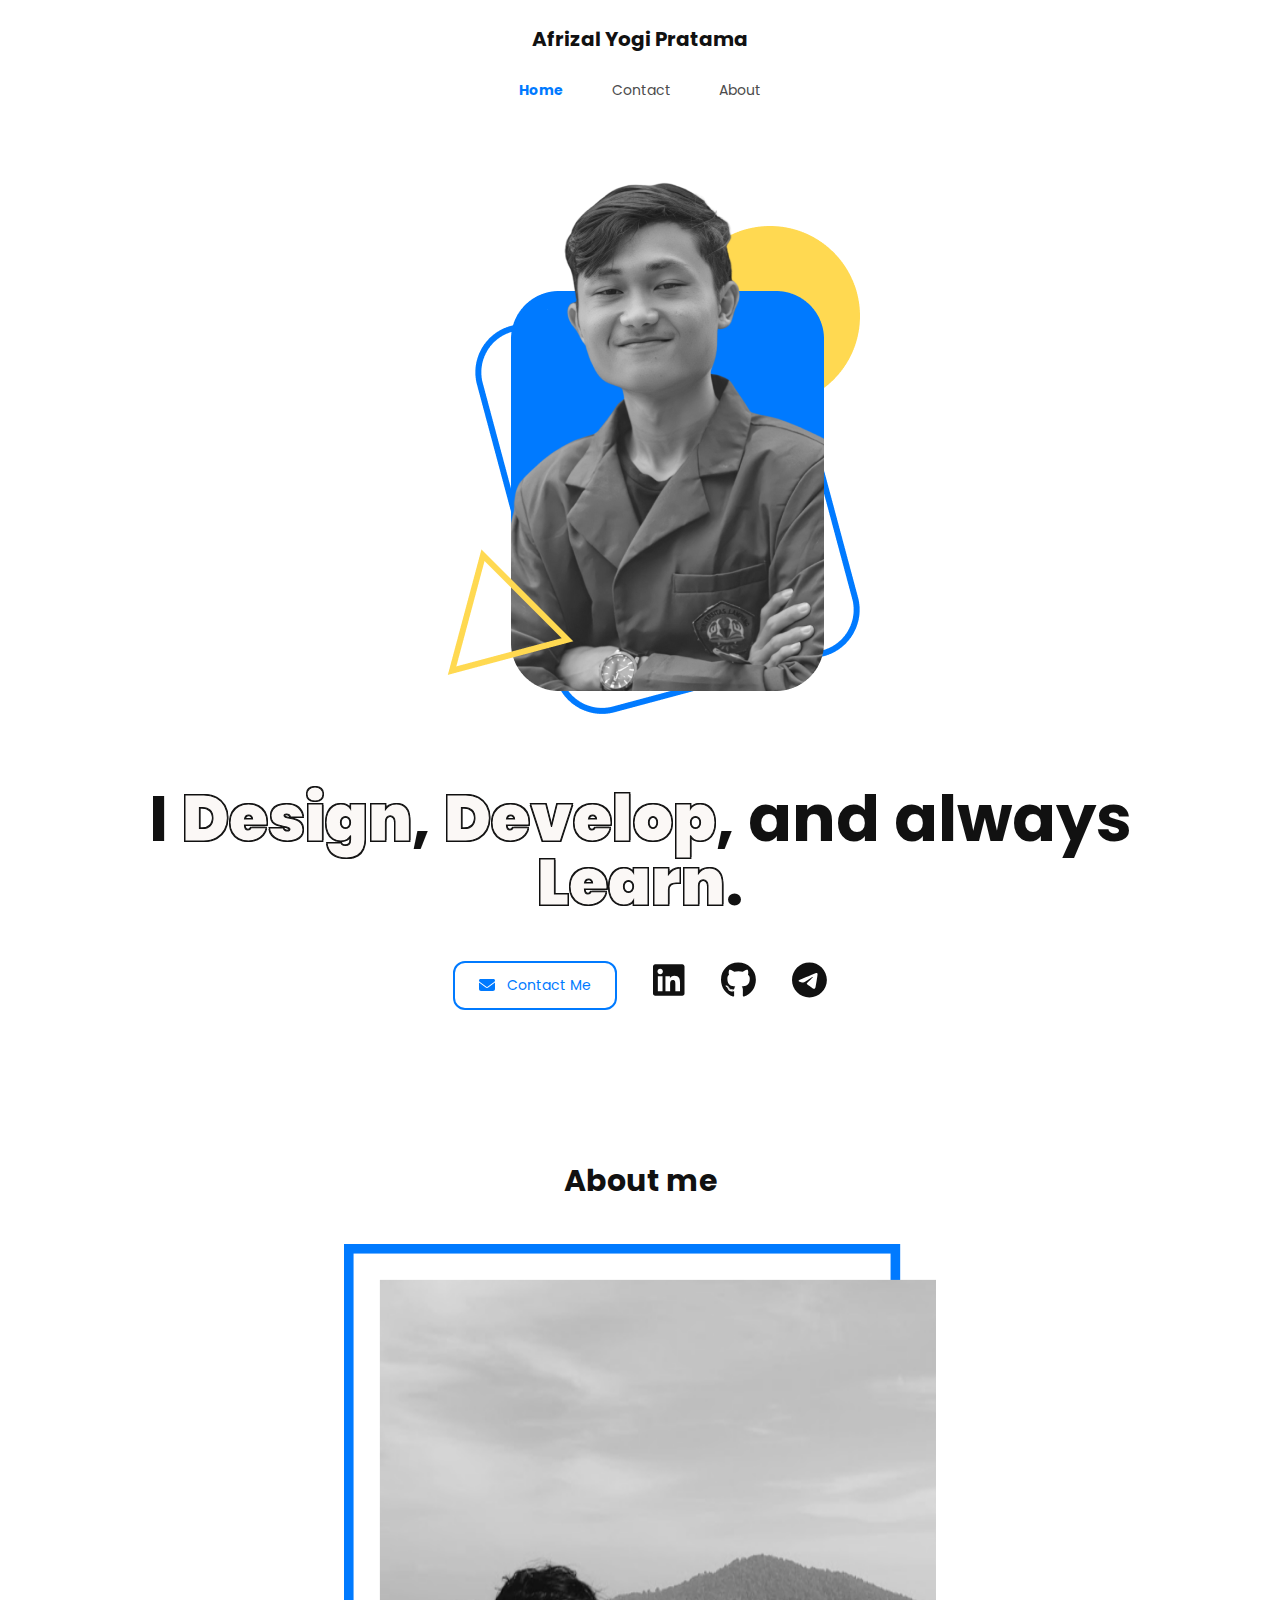
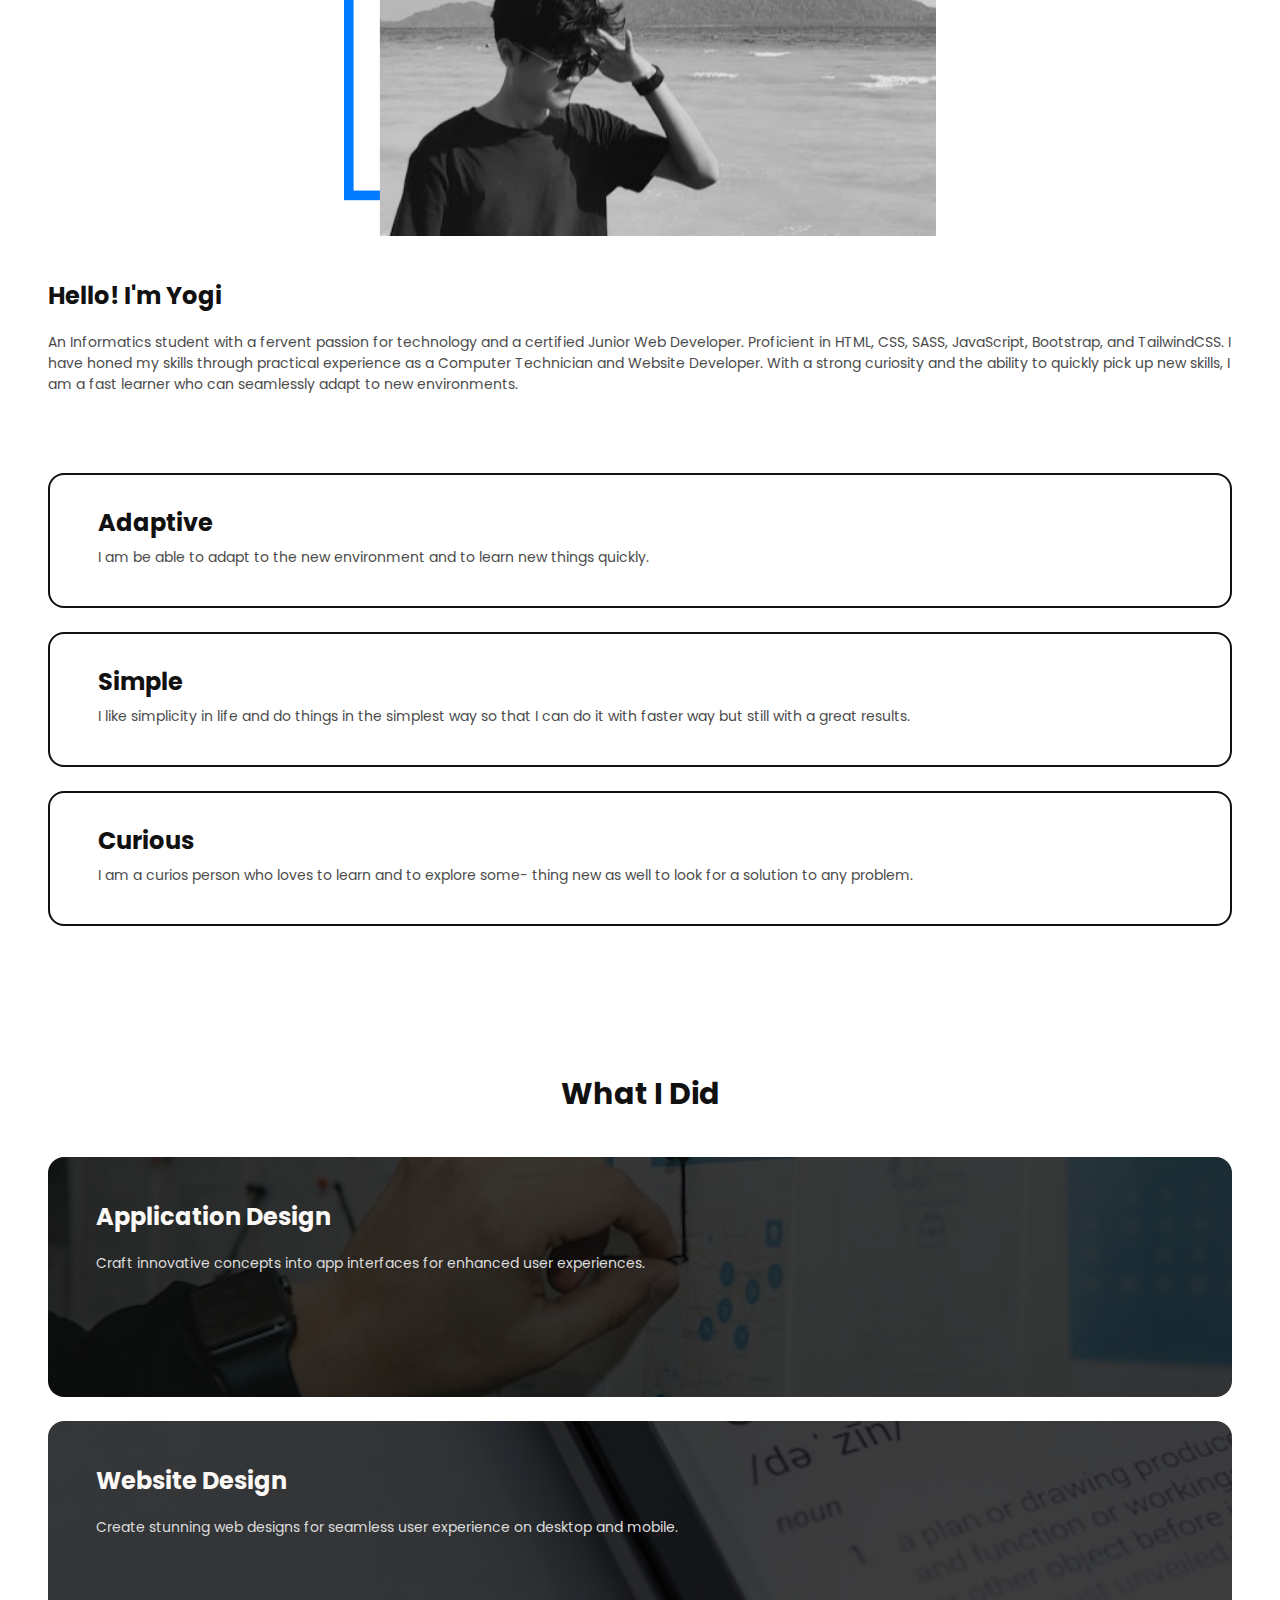
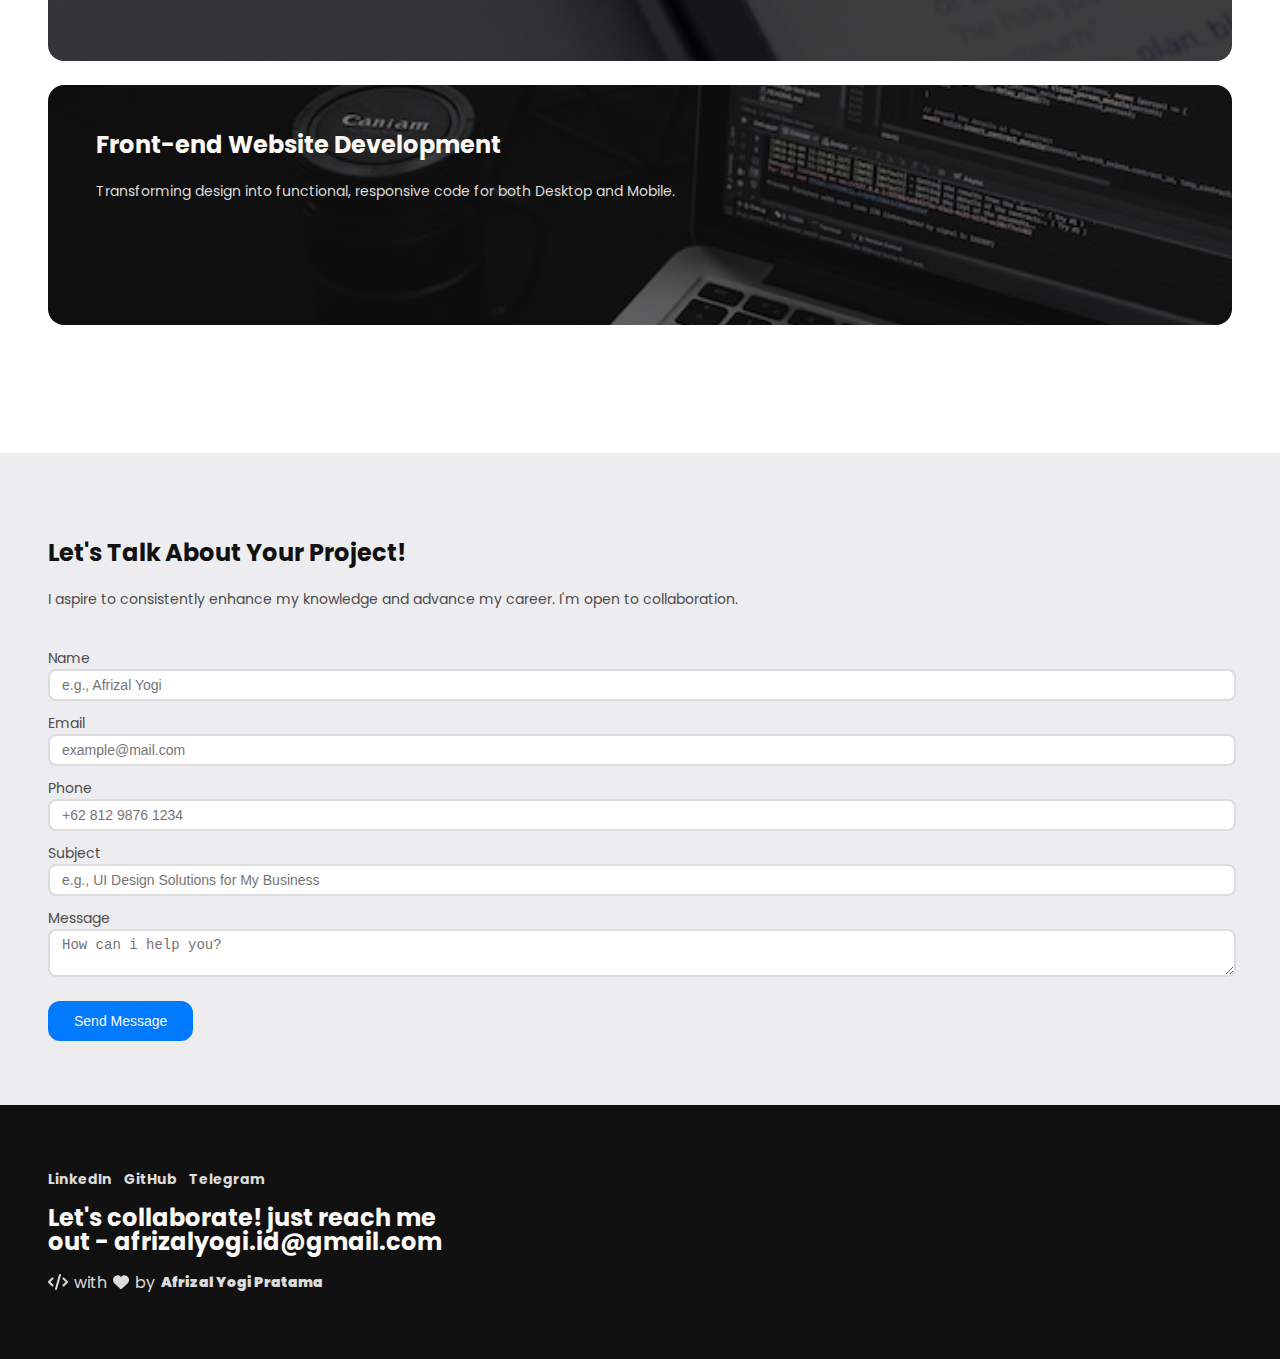
==== commit 62e6f6bf: "Update About Profile" ====
--- a/C_Morning_Afrizal Yogi Pratama/index.html
+++ b/C_Morning_Afrizal Yogi Pratama/index.html
@@ -99,7 +99,7 @@
 							through practical experience as a Computer Technician and Website
 							Developer. With a strong curiosity and the ability to quickly pick
 							up new skills, I am a fast learner who can seamlessly adapt to new
-							environments
+							environments.
 						</p>
 					</div>
 				</div>
